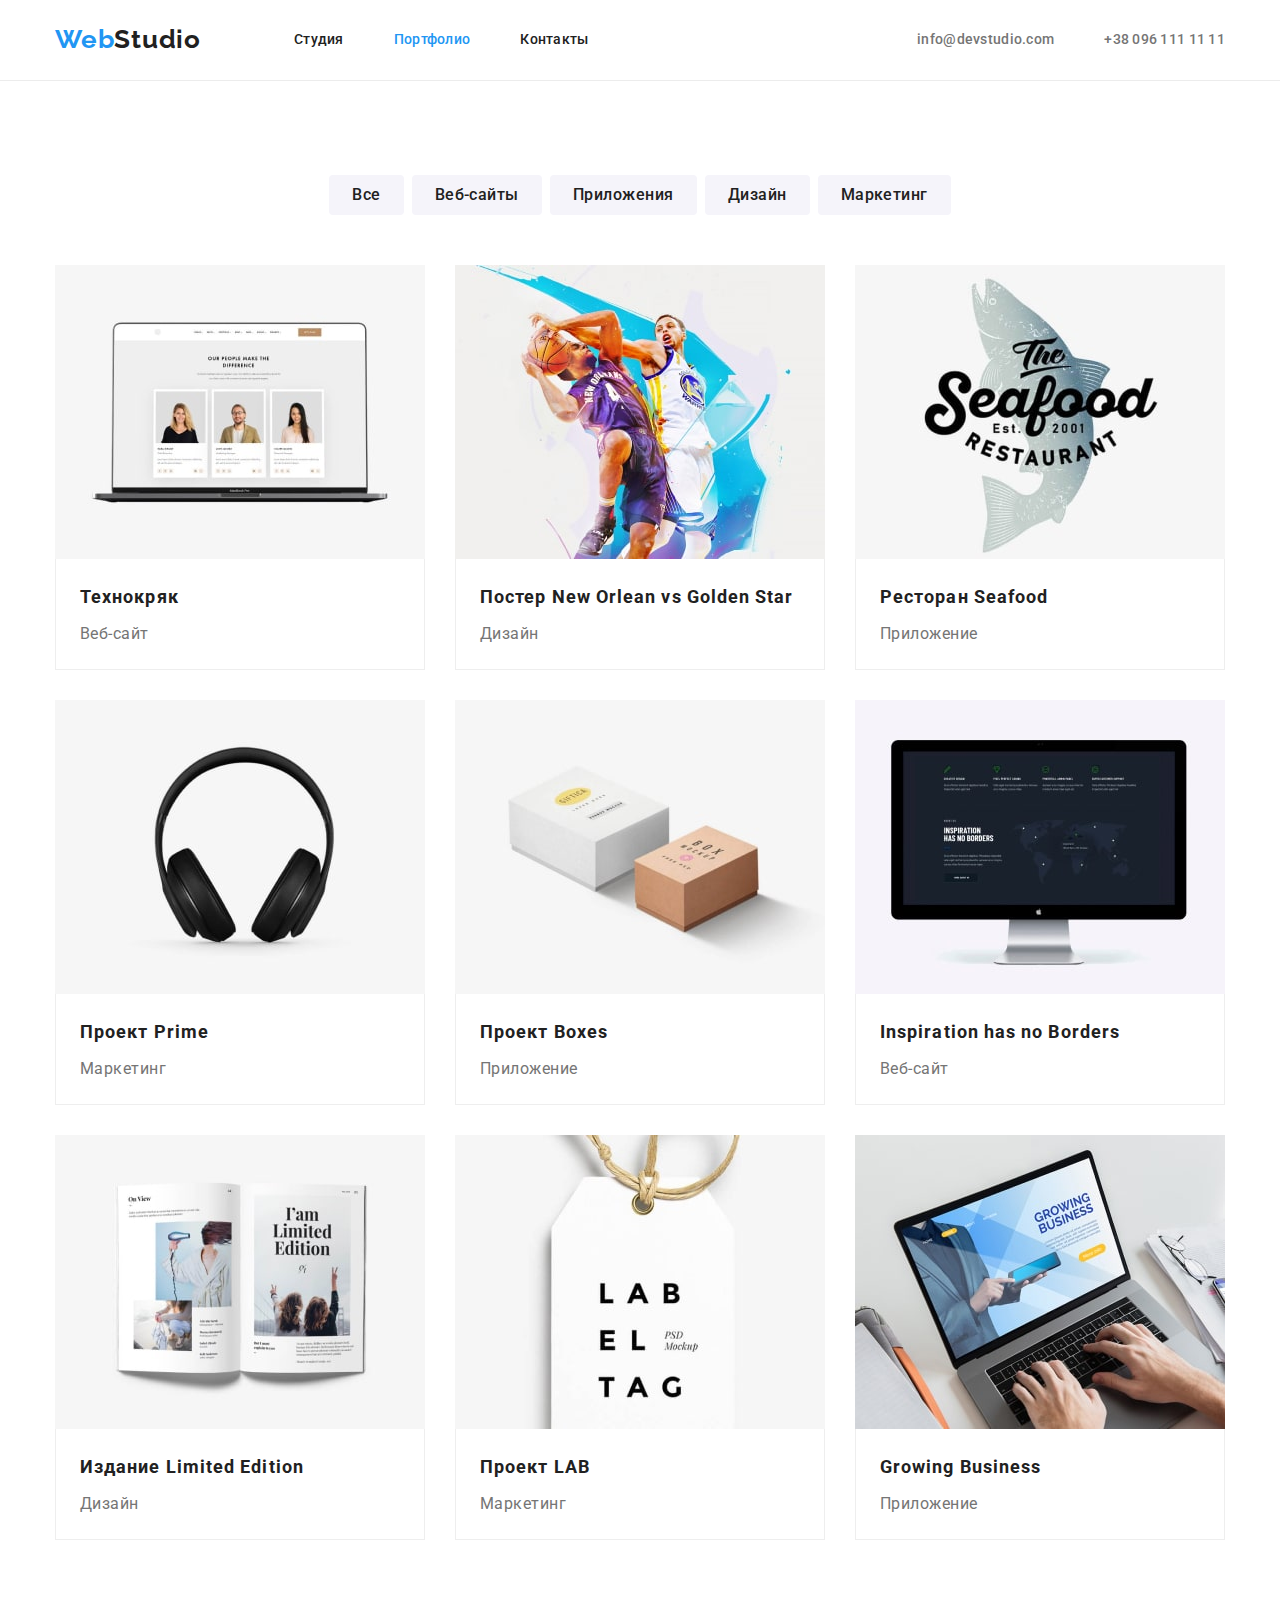
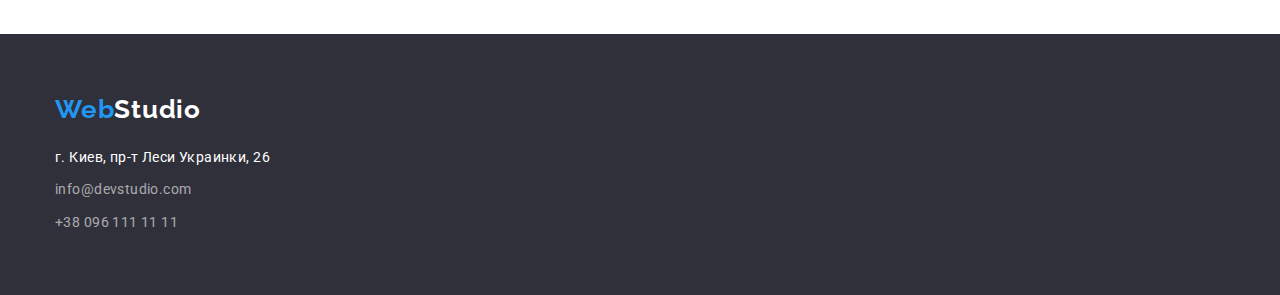
==== portfolio.html @ d37a71d5 "Копировал файлы с ДЗ3" ====
<!DOCTYPE html>
<html lang="ru">
<head>
  <meta charset="UTF-8">
  <meta http-equiv="X-UA-Compatible" content="IE=edge">
  <meta name="viewport" content="width=device-width, initial-scale=1.0">
  <title>Web Studio</title>
  <link rel="preconnect" href="https://fonts.googleapis.com">
  <link rel="preconnect" href="https://fonts.gstatic.com" crossorigin>
  <link href="https://fonts.googleapis.com/css2?family=Raleway:wght@700&family=Roboto:wght@400;500;700;900&display=swap" 
  rel="stylesheet">
  <link rel="stylesheet" href="https://cdnjs.cloudflare.com/ajax/libs/modern-normalize/1.1.0/modern-normalize.min.css">
  <link rel="stylesheet" href="./css/styles.css">
</head>
<body>
  <!-- Шапка профиля -->
  <header class="header"> 
    <div class="container main-nav">
     <nav class="header-nav">
       <a class="logo" href="/" lang="en"> <span class="logo-first">Web</span>Studio</a>
       <ul class="header-list list">
         <li class="header-item"><a href="./index.html" class="header-link">Студия</a></li>
         <li class="header-item"><a href="./portfolio.html" class="header-link curent">Портфолио</a></li>
         <li class="header-item"><a href="" class="header-link">Контакты</a></li>
       </ul>
     </nav>
     <ul class="header-contacts list">
         <li class="header-contacts-item"><a href="mailto:info@devstudio.com" class="contact-link">info@devstudio.com</a></li>
         <li class="header-contacts-item"><a href="tel:+380961111111" class="contact-link">+38 096 111 11 11</a></li>
     </ul>
    </div>
    </header>
  <main>
   <!-- Кнопки проектов -->
   <section class="portfolio section"> 
       <div class="container">
        <h1 class="portfolio-title" hidden>Портфолио</h1>
        <ul class="portfolio-list list">
          <li class="portfolio-item"><button type="button" class="portfolio-btn">Все</button></li>
          <li class="portfolio-item"><button type="button" class="portfolio-btn">Веб-сайты</button></li>
          <li class="portfolio-item"><button type="button" class="portfolio-btn">Приложения</button></li>
          <li class="portfolio-item"><button type="button" class="portfolio-btn">Дизайн</button></li>
          <li class="portfolio-item"><button type="button" class="portfolio-btn">Маркетинг</button> </li>
        </ul>        
   <!-- Наши проекты -->
    <ul class="projects-list list"> 
        <li class="projects-item">
            <a href="">
                <img class="img" src="./imges/technokryak.jpg" alt="Сайт Технокряк">
                <div class="projects-content">
                    <h3 class="projects-title">Технокряк</h3>
                    <p class="projects-text">Веб-сайт</p>
                </div>
            </a>   
        </li>
        <li class="projects-item">
            <a href="">
                <img class="img" src="./imges/posterbasket.jpg" alt="Дизайн Постеров">
                <div class="projects-content">
                    <h3 class="projects-title">Постер <span lang="en">New Orlean vs Golden Star</span></h3>
                    <p class="projects-text">Дизайн</p>
                </div>
            </a>
        </li>
        <li class="projects-item">
            <a href="">
                <img class="img" src="./imges/seefoodrestaurant.jpg" alt="Приложение для ресторана">
                <div class="projects-content">
                    <h3 class="projects-title">Ресторан <span lang="en">Seafood</span></h3>
                    <p class="projects-text">Приложение</p>
                </div>
                
            </a>
        </li>
        <li class="projects-item">
            <a href="">
                <img class="img" src="./imges/project_prime.jpg" alt="Проект Прайм">
                <div class="projects-content">
                    <h3 class="projects-title">Проект <span lang="en">Prime</span></h3>
                    <p class="projects-text">Маркетинг</p>
                </div>
            </a>
        </li>
        <li class="projects-item">
            <a href="">
                <img class="img" src="./imges/project_boxes.jpg" alt="Приложение для упаковки">
                <div class="projects-content">
                    <h3 class="projects-title">Проект <span lang="en">Boxes</span></h3>
                    <p class="projects-text">Приложение</p>
                </div>
            </a>
        </li>
        <li class="projects-item">
            <a href="">
                <img class="img" src="./imges/inspirationhasnoborders.jpg" alt="Сайт Без границ">
                <div class="projects-content">
                    <h3 class="projects-title" lang="en">Inspiration has no Borders</h3>
                    <p class="projects-text">Веб-сайт</p>
                </div>
            </a> 
        </li>
        <li class="projects-item">
            <a href="">
                <img class="img" src="./imges/limitededition.jpg" alt="Дизайн журнала">
                <div class="projects-content">
                    <h3 class="projects-title">Издание <span lang="en">Limited Edition</span></h3>
                    <p class="projects-text">Дизайн</p>
                </div>
            </a>
        </li>
        <li class="projects-item">
            <a href="">
                <img class="img" src="./imges/projectlab.jpg" alt="Проект LAB">
                <div class="projects-content">
                    <h3 class="projects-title">Проект <span lang="en">LAB</span></h3>
                    <p class="projects-text">Маркетинг</p>
                </div>
            </a>
        </li>
        <li class="projects-item">
            <a href="">
                <img class="img" src="./imges/growingbusiness.jpg" alt="приложение для бизнеса">
                <div class="projects-content">
                    <h3 class="projects-title" lang="en">Growing Business</h3>
                    <p class="projects-text">Приложение</p>
                </div>
            </a>
        </li>
    </ul>
   </div>
  </section>
  </main>
  <!-- Подвал -->
  <footer class="footer">
    <div class="container">
      <a class="logo-footer" href="/" lang="en"><span class="logo-first">Web</span>Studio</a>
      <address class="footer-adress">
          <ul class="footer-list list">
              <li class="footer-item"><a href="https://goo.gl/maps/b5EeNN71cbGi42LY8" target="_blank" rel ="noopener noreferrer" class="footer-link-map">г. Киев, пр-т Леси Украинки, 26</a></li>
              <li class="footer-item"><a href="mailto:info@devstudio.com" class="footer-link">info@devstudio.com</a></li>
              <li class="footer-item"><a href="tel:+380961111111" class="footer-link">+38 096 111 11 11</a></li>
          </ul>
      </address>
    </div>
  </footer>
</body>
</html>
---- css/styles.css ----
/* Color */
:root {
    --primare-text-color: #757575;
    --title-text-color: #212121;
    --accent-color: #2196F3;
    --primary-white-color: #FFFFFF;
    --background-first: #FFFFFF;
    --background-second: #2F303A;
    --background-third: #F5F4FA;
    
    }
    
body{
    font-family: Roboto, sans-serif;
    background-color: var(--background-first);
    color: var(--primare-text-color);
}
/* без точек */
.list {
    padding: 0;
    margin: 0;
    list-style: none;

}
/* без подчеркиваний */
a {
    text-decoration: none;
}

/* Единый клас section */
.section {
    padding-bottom: 94px;
    padding-top: 94px;
}

.section.hang {
    padding-bottom: 0;
}

/* Интерактивные елементы лого */
.logo,
.logo-footer {
    display: block;

    color: var(--title-text-color);
    font-family: 'Raleway';
    font-weight: 700;
    font-size: 26px;
    line-height: 1.2;
    letter-spacing: 0.03em;
}
.logo {
    padding-top: 24px;
    padding-bottom: 25px; 
}

.logo-footer {
    color: var(--primary-white-color);
    margin-bottom: 20px;
}

.logo-first {
    color: var(--accent-color);
}

/* Интерактивные елементы ссылки */

.header-link:hover,
.header-link:focus,
.contact-link:hover,
.contact-link:focus {
    color: var(--accent-color);
}

.header-link {
    color: var(--title-text-color);
}

.contact-link {
    color: var(--primare-text-color);
}

.header-link,
.contact-link {
    font-weight: 500;
    font-size: 14px;
    line-height: 1.14;
    letter-spacing: 0.02em;
}

.header-list .header-link.curent {
    color: var(--accent-color); 
}


/* Интерактивные елементы кнопки*/
.hero-btn,
.portfolio-btn {
    color: var(--title-text-color);
    background-color: #F5F4FA;
    cursor: pointer;
    border-radius: 4px;
    display: inline-block;
    text-align: center;
    border: 1px solid transparent;
}
 
.hero-btn:hover,
.hero-btn:focus,
.portfolio-btn:hover,
.portfolio-btn:focus {
    color: var(--primary-white-color);
    background-color: #2196F3;
}

.hero-btn {
    font-weight: 700;
    font-size: 16px;
    line-height: 1.88;
    letter-spacing: 0.06em;
    font-family: inherit;
    padding: 10px 32px;
    position: relative;

    display: flex;
    margin-right: auto;
    margin-left: auto;
    
}

.portfolio-btn {
    font-weight: 500;
    font-size: 16px;
    line-height: 1.62;
    letter-spacing: 0.03em;
    font-family: inherit; 
    padding: 6px 22px;
    min-width: 73px;
}

/* Container */
.container {
    margin-left: auto;
    margin-right: auto;
    width: 1200px;
    padding-left: 15px;
    padding-right: 15px;
}

/*Шапка профиля */

.header {
    border-bottom: 1px solid #ECECEC;
}

.main-nav {
    display: flex;
    align-items: center;
}

.header-nav {
    display: flex;
    align-items: center;
}

.header-list {
    display: flex;
    margin-left: 93px;
}

.header-item:not(:last-child) {
    margin-right: 50px;
}

.header-link {
    display: block;
    padding-top: 32px;
    padding-bottom: 32px; 

}

.header-contacts {
    display: flex;
    margin-left: auto;
}

.contact-link {
    display: block;
    padding-top: 32px;
    padding-bottom: 32px; 
}

.header-contacts-item +.header-contacts-item {
margin-left: 50px;
}

/* Герой */


.hero-title {
    margin-top: 0;
    margin-bottom: 30px;
    color: var(--primary-white-color);
    font-weight: 900;
    font-size: 44px;
    line-height: 1.36;
    text-align: center;
    letter-spacing: 0.06em;
    text-transform: uppercase;
    
}

.hero {
    padding-top: 200px;
    padding-bottom: 200px;

    background-color: #2F303A;
    margin-top: 0;
}

/* Особенности */


.hang-list {
    display: flex;
}

.hang-item {
    width: calc((100% - 90) / 4);
    margin-right: 30px;
}

.hang-item:last-child {
    margin-right: 0;
}

.hang-subtitle {
    margin-top: 0;
    margin-bottom: 10px;
    color: var(--title-text-color);
    font-weight: 700;
    font-size: 14px;
    line-height: 1.14;
    letter-spacing: 0.03em;
    text-transform: uppercase;
}

.hang-text {
    margin-top: 0;
    margin-bottom: 0;
    font-size: 14px;
    line-height: 1.71;
    letter-spacing: 0.03em;
}

/* Чем мы занимаемся - Наша команда*/


.about-list {
    display: flex;
    justify-content: space-between;
}

.about-item {
    width: calc((100% - 60) / 3);
    margin-right: 30px;
}

.about-item:last-child {
    margin-right: 0;
}

.about-title {
    
}

.about-title,
.team-title {
    margin-top: 0;
    margin-bottom: 50px;

    color: var(--title-text-color);
    font-weight: 700;
    font-size: 36px;
    line-height: 1.17;
    text-align: center;
    letter-spacing: 0.03em;
}

.team {
    background-color: var(--background-third);
}

.team-list {
    display: flex;
}

.team-item {
    width: calc((100% - 90) / 4);
    margin-right: 30px;
}

.team-item:last-child {
    margin-right: 0;
}

.team-container-title {
    padding-top: 30px;
    padding-bottom: 30px;
}

.team-after-title,
.team-text {
    margin-top: 0;
    margin-bottom: 0;
}


.team-after-title {
    margin-bottom: 10px;

    color: var(--title-text-color);
    font-weight: 500;
    font-size: 16px;
    line-height: 1.19;
    text-align: center;
    letter-spacing: 0.03em;
}

.team-text {
    font-size: 16px;
    line-height: 1.19;
    text-align: center;
    letter-spacing: 0.03em;
}

/* Footer */
.footer {
    background-color: var(--background-second);
    padding-top: 60px;
    padding-bottom: 60px;
}
.footer-adress {
    font-style: normal;
}

/* интерактивные элементы футер */
.footer-link-map {
    color: var(--primary-white-color);
}
.footer-link {
    color: rgba(255, 255, 255, 0.6);
}

.footer-link-map:hover,
.footer-link-map:focus,
.footer-link:hover,
.footer-link:focus {
    color: var(--accent-color);
}
.footer-link-map,
.footer-link {
font-size: 14px;
line-height: 1.71;
letter-spacing: 0.03em;
}

.footer-item:not(:last-child) {
    margin-bottom: 9px;
}

/* Портфолио */

/* Кнопки проектов */


.portfolio-list {
    display: flex;
    justify-content: center;
    margin-bottom: 50px;
}

.portfolio-item {
    margin-right: 8px;
}


.portfolio-item:last-child {
    margin-right: 0;
}

/* Наши проекты */


.projects-list {
    display: flex;
    flex-wrap: wrap;
}

.projects-item {
    width: calc((100% - 60px) / 3);
    margin-right: 30px;
    margin-bottom: 30px;
}

.projects-item:nth-child(3n) {
    margin-right: 0;
}

.projects-item:nth-last-child(-n+3) {
    margin-bottom: 0;
}

.img {
    display: block;
}



.projects-content {
    padding: 20px 24px;

    border-bottom: 1px solid #EEEEEE;
    border-right: 1px solid #EEEEEE;
    border-left: 1px solid #EEEEEE;
}

.projects-title {
    margin-bottom: 4px;
    margin-top: 0;

    color: var(--title-text-color);
    font-weight: 700;
    font-size: 18px;
    line-height: 2;
    letter-spacing: 0.06em;
}

.projects-text {
    margin-top: 0;
    margin-bottom: 0;

    color: var(--primare-text-color);
    font-size: 16px;
    line-height: 1.88;
    letter-spacing: 0.03em;
}
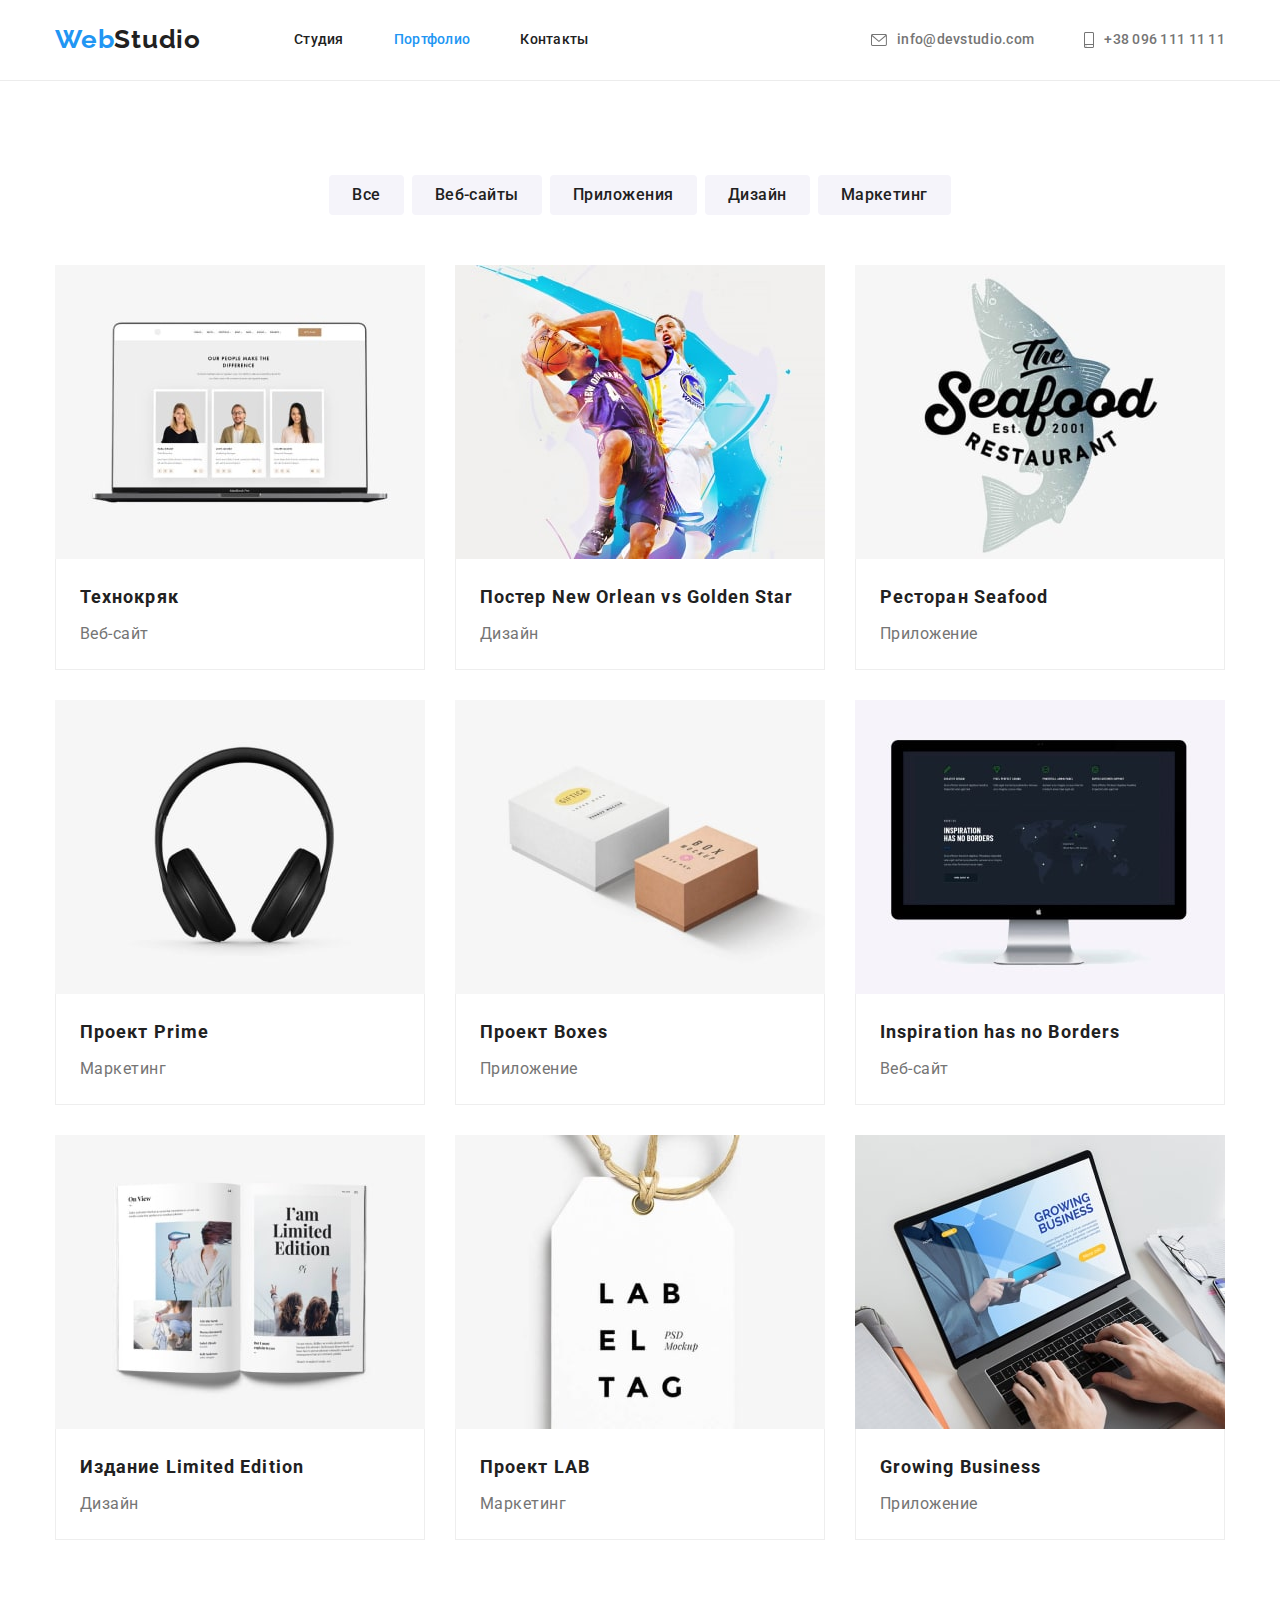
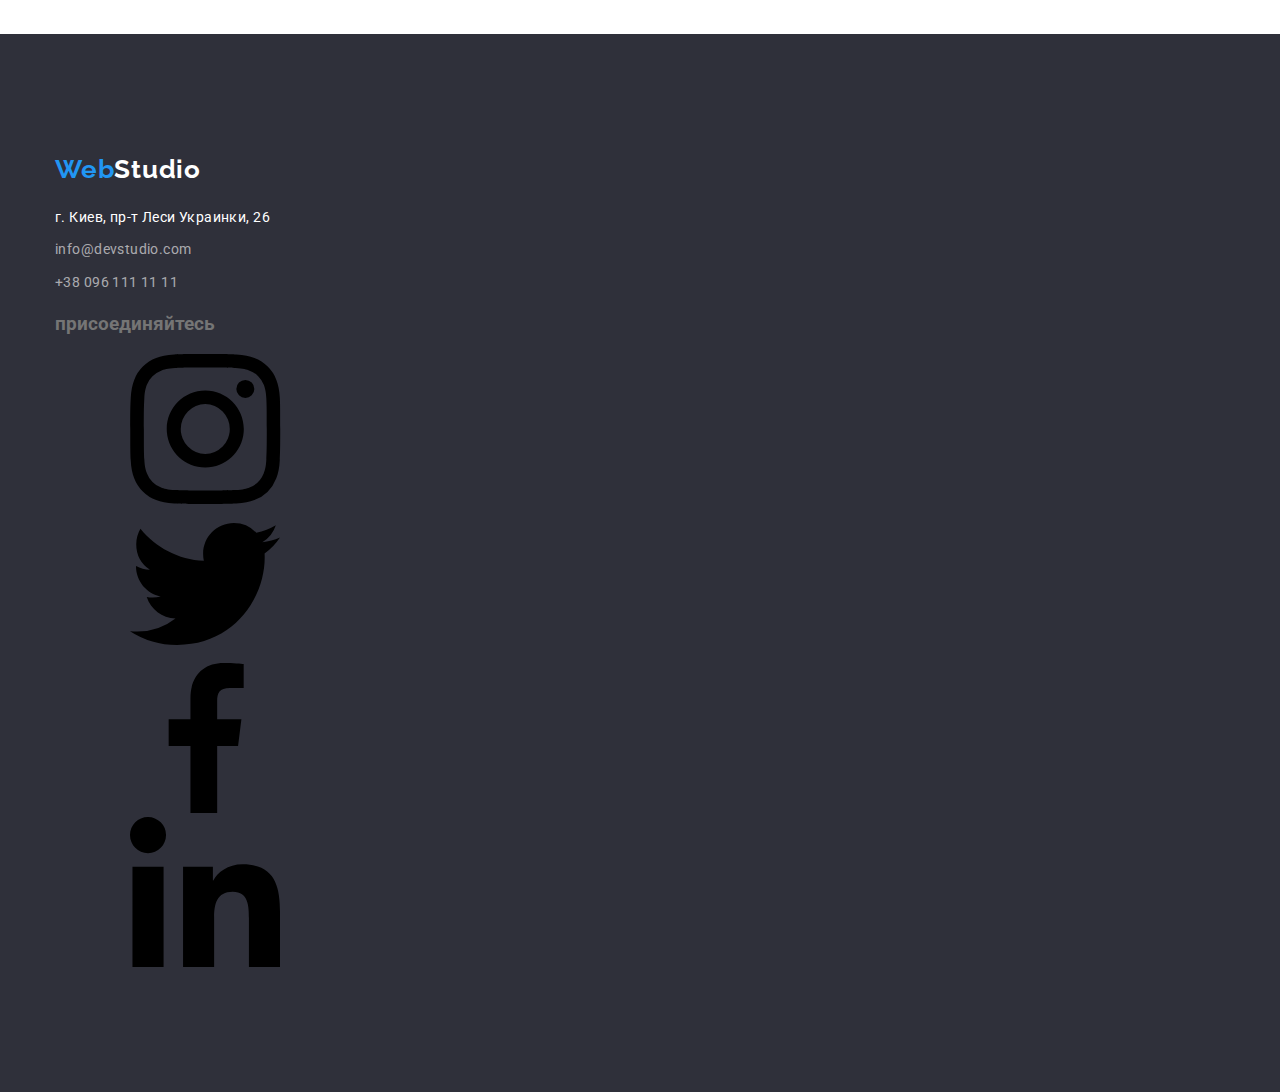
==== commit 5dc1e32b: "добавил информацию в шапку и футер" ====
--- a/portfolio.html
+++ b/portfolio.html
@@ -19,15 +19,23 @@
      <nav class="header-nav">
        <a class="logo" href="/" lang="en"> <span class="logo-first">Web</span>Studio</a>
        <ul class="header-list list">
-         <li class="header-item"><a href="./index.html" class="header-link">Студия</a></li>
+         <li class="header-item"><a href="./index.html" class="header-link ">Студия</a></li>
          <li class="header-item"><a href="./portfolio.html" class="header-link curent">Портфолио</a></li>
          <li class="header-item"><a href="" class="header-link">Контакты</a></li>
        </ul>
      </nav>
      <ul class="header-contacts list">
-         <li class="header-contacts-item"><a href="mailto:info@devstudio.com" class="contact-link">info@devstudio.com</a></li>
-         <li class="header-contacts-item"><a href="tel:+380961111111" class="contact-link">+38 096 111 11 11</a></li>
-     </ul>
+       <li class="header-contacts-item">
+         <a href="mailto:info@devstudio.com" class="contact-link icon-mail">
+         <svg class="header-icon" width="16px" height="12px">
+           <use href="./imges/icon.svg#icon-envelope"></use>
+         </svg> info@devstudio.com</a></li>
+       <li class="header-contacts-item">
+         <a href="tel:+380961111111" class="contact-link icon-tel">
+         <svg class="header-icon" width="10px" height="16px">
+         <use href="./imges/icon.svg#icon-smartphone"></use>
+       </svg> +38 096 111 11 11</a></li>
+   </ul>
     </div>
     </header>
   <main>
@@ -132,8 +140,9 @@
   </main>
   <!-- Подвал -->
   <footer class="footer">
-    <div class="container">
-      <a class="logo-footer" href="/" lang="en"><span class="logo-first">Web</span>Studio</a>
+    <div class="container footer">
+      <div >
+        <a class="logo-footer" href="/" lang="en"><span class="logo-first">Web</span>Studio</a>
       <address class="footer-adress">
           <ul class="footer-list list">
               <li class="footer-item"><a href="https://goo.gl/maps/b5EeNN71cbGi42LY8" target="_blank" rel ="noopener noreferrer" class="footer-link-map">г. Киев, пр-т Леси Украинки, 26</a></li>
@@ -141,6 +150,40 @@
               <li class="footer-item"><a href="tel:+380961111111" class="footer-link">+38 096 111 11 11</a></li>
           </ul>
       </address>
+      </div>
+      <div class="wrapper">
+            <h3 class="footer-title">присоединяйтесь</h3>
+      <ul class="footer-social-list list">
+        <li class="footer-social-item">
+          <a href="" class="footer-social-link" aria-label="Instagram link">
+            <svg class="footer-social-icon" >
+              <use href="./imges/icon.svg#icon-instagram"></use>
+            </svg>
+          </a>
+        </li>
+        <li class="footer-social-item">
+           <a href="" class="footer-social-link" aria-label="Twitter link">
+            <svg class="footer-social-icon">
+              <use href="./imges/icon.svg#icon-twitter"></use>
+            </svg>
+          </a>
+        </li>
+        <li class="footer-social-item">
+          <a href="" class="footer-social-link" aria-label="Facebook link">
+            <svg class="footer-social-icon">
+              <use href="./imges/icon.svg#icon-facebook"></use>
+            </svg>
+          </a>
+        </li>
+        <li class="footer-social-item">
+          <a href="" class="footer-social-link" aria-label="Linkedin link">
+            <svg class="footer-social-icon">
+              <use href="./imges/icon.svg#icon-linkedin"></use>
+            </svg>
+          </a>
+        </li>
+      </ul>
+      </div>
     </div>
   </footer>
 </body>
--- a/css/styles.css
+++ b/css/styles.css
@@ -7,7 +7,7 @@
     --background-first: #FFFFFF;
     --background-second: #2F303A;
     --background-third: #F5F4FA;
-    
+    --color-icon: #AFB1B8;
     }
     
 body{
@@ -182,12 +182,26 @@
 .header-contacts {
     display: flex;
     margin-left: auto;
+
+}
+
+.header-icon {
+    fill: currentColor;
+    margin-right: 10px;
+}
+
+.header-icon:hover {
+    fill: currentColor;
 }
 
 .contact-link {
     display: block;
     padding-top: 32px;
     padding-bottom: 32px; 
+    display: flex;
+    align-items: center;
+    justify-content: center;
+    fill: currentColor;
 }
 
 .header-contacts-item +.header-contacts-item {
@@ -216,7 +230,22 @@
 
     background-color: #2F303A;
     margin-top: 0;
-}
+    background-image: linear-gradient(
+        to right,    
+        rgba(47, 48, 58, 0.4),
+        rgba(47, 48, 58, 0.4)
+        ),
+    url(../imges/Img-hero.jpg);
+    max-width: 1600px;
+    height: 600px;
+    margin-left: auto;
+    margin-right: auto;
+    background-repeat: no-repeat;
+    background-position: center;
+    background-size: cover;
+
+}
+
 
 /* Особенности */
 
@@ -226,13 +255,35 @@
 }
 
 .hang-item {
-    width: calc((100% - 90) / 4);
+    width: calc((100%-90)/4);
     margin-right: 30px;
 }
 
 .hang-item:last-child {
     margin-right: 0;
 }
+
+.hang-thumb {
+    padding: 0;
+    border: none;
+    background-color: var(--background-third);
+    height: 120px;
+    width: 270px;
+    border-radius: 4px;
+    margin-bottom: 30px;
+
+    display: flex;
+    align-items: center;
+    justify-content: center;
+    fill: currentColor;
+
+}
+.hang-icon {
+    width: 70px;
+    height: 70px;
+
+}
+
 
 .hang-subtitle {
     margin-top: 0;
@@ -270,12 +321,9 @@
     margin-right: 0;
 }
 
-.about-title {
-    
-}
-
 .about-title,
-.team-title {
+.team-title,
+.cliens-title {
     margin-top: 0;
     margin-bottom: 50px;
 
@@ -293,11 +341,19 @@
 
 .team-list {
     display: flex;
+  
 }
 
 .team-item {
-    width: calc((100% - 90) / 4);
+    width: calc((100%-90)/4);
     margin-right: 30px;
+    box-shadow: 
+     0px 1px 3px rgba(0, 0, 0, 0.12),
+     0px 1px 1px rgba(0, 0, 0, 0.14), 
+     0px 2px 1px rgba(0, 0, 0, 0.2);
+     border-radius: 0px 0px 4px 4px;
+     background-color: var(--background-first);
+
 }
 
 .team-item:last-child {
@@ -334,6 +390,115 @@
     letter-spacing: 0.03em;
 }
 
+.team-social-list {
+    display: flex;
+    padding: 0;
+    border: none;
+    margin-top: 16px;
+    margin-bottom: 30px;
+    list-style: none;
+    flex-wrap: wrap;
+    justify-content: center;
+}
+
+
+.team-social-item {
+    margin-top: 16px;
+    margin-right: 10px;
+   
+}
+.team-social-item:last-child {
+    margin-right: 0;
+}
+/* .team-social-item {
+    width: calc((100%-30px)/4);
+    margin-top: 16px;
+    margin-right: 10px;
+    margin-bottom: 30px;
+    display: flex;
+    align-items: center;
+    justify-content: center;
+}
+.team-social-item:last-child {
+    margin-right: 0;
+}  */
+
+.team-social-link {
+    width: 44px;
+    height: 44px;
+    display: flex;
+    align-items: center;
+    justify-content: center;
+    border-radius: 50%;
+    color: var(--color-icon);
+    background-color: var(--background-first);
+}
+.team-social-link:hover {
+    background-color: var(--accent-color);
+    color: var(--primary-white-color);
+}
+
+.team-social-icon {
+    width: 20px;
+    height: 20px;
+
+    fill: currentColor;
+}
+
+.team-social-icon:hover {
+    fill: currentColor;
+}
+
+
+/* Наши клиенты */
+
+.cliens-list {
+    display: flex;
+    padding: 0;
+    border: none;
+    list-style: none;
+    justify-content: center;
+}
+
+.cliens-item {
+    width: calc((100%-150)/6);
+    margin-right: 30px;
+
+    
+
+}
+
+.cliens-item:last-child {
+    margin-right: 0;
+}
+
+.cliens-link {
+    width: 170px;
+    height: 92px;
+    display: flex;
+    align-items: center;
+    justify-content: center;
+    color: var(--color-icon);
+    border: 1px solid #AFB1B8;
+    box-sizing: border-box;
+    border-radius: 4px;
+    
+}
+
+.cliens-link:hover {
+    color: var(--accent-color);
+    border:  1px solid var(--accent-color);
+}
+
+.cliens-icon {
+    width: 106px;
+    height: 60px;
+
+    fill: currentColor;
+}
+
+
+
 /* Footer */
 .footer {
     background-color: var(--background-second);
@@ -403,6 +568,7 @@
     margin-bottom: 30px;
 }
 
+
 .projects-item:nth-child(3n) {
     margin-right: 0;
 }
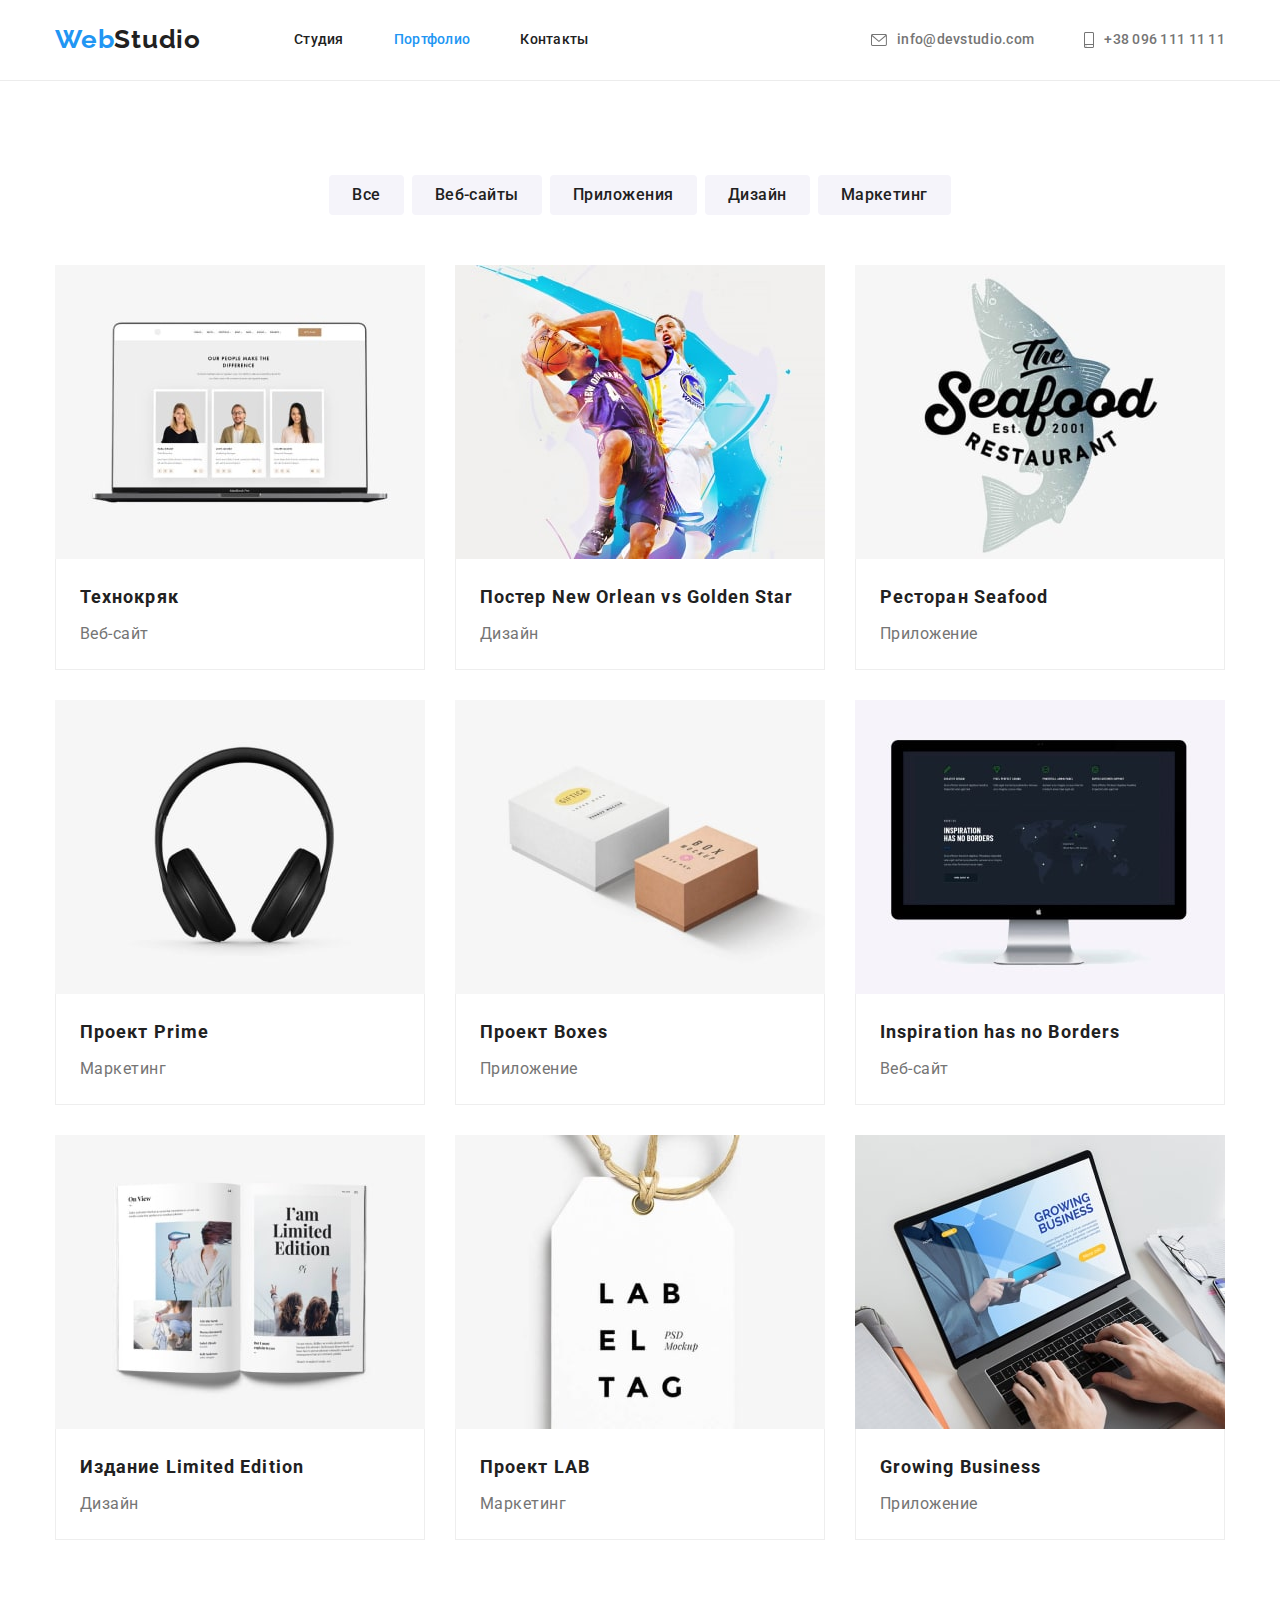
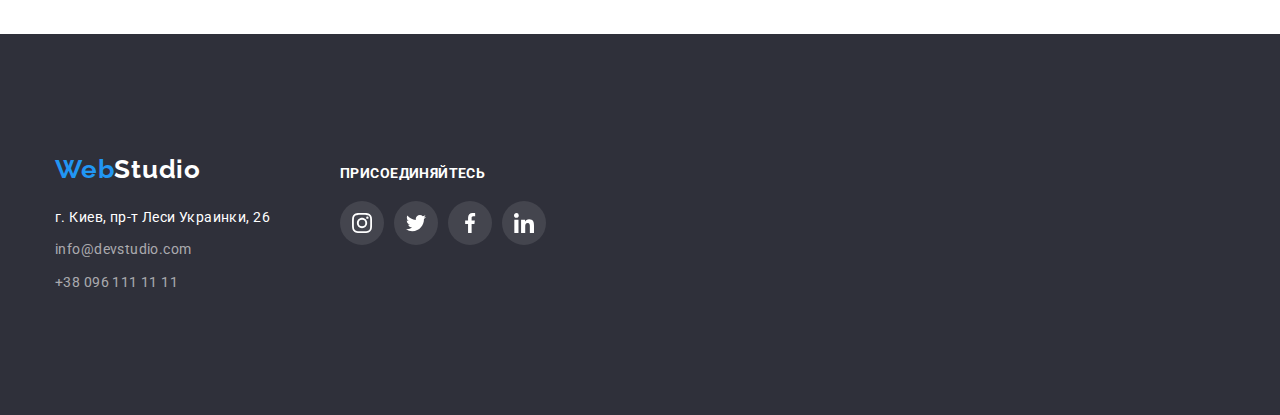
==== commit 7327a15e: "Отредактировал по коментариям ментора" ====
--- a/portfolio.html
+++ b/portfolio.html
@@ -53,7 +53,7 @@
    <!-- Наши проекты -->
     <ul class="projects-list list"> 
         <li class="projects-item">
-            <a href="">
+            <a href="" class="projects-link">
                 <img class="img" src="./imges/technokryak.jpg" alt="Сайт Технокряк">
                 <div class="projects-content">
                     <h3 class="projects-title">Технокряк</h3>
@@ -62,7 +62,7 @@
             </a>   
         </li>
         <li class="projects-item">
-            <a href="">
+            <a href="" class="projects-link">
                 <img class="img" src="./imges/posterbasket.jpg" alt="Дизайн Постеров">
                 <div class="projects-content">
                     <h3 class="projects-title">Постер <span lang="en">New Orlean vs Golden Star</span></h3>
@@ -71,7 +71,7 @@
             </a>
         </li>
         <li class="projects-item">
-            <a href="">
+            <a href="" class="projects-link">
                 <img class="img" src="./imges/seefoodrestaurant.jpg" alt="Приложение для ресторана">
                 <div class="projects-content">
                     <h3 class="projects-title">Ресторан <span lang="en">Seafood</span></h3>
@@ -81,7 +81,7 @@
             </a>
         </li>
         <li class="projects-item">
-            <a href="">
+            <a href="" class="projects-link">
                 <img class="img" src="./imges/project_prime.jpg" alt="Проект Прайм">
                 <div class="projects-content">
                     <h3 class="projects-title">Проект <span lang="en">Prime</span></h3>
@@ -90,7 +90,7 @@
             </a>
         </li>
         <li class="projects-item">
-            <a href="">
+            <a href="" class="projects-link">
                 <img class="img" src="./imges/project_boxes.jpg" alt="Приложение для упаковки">
                 <div class="projects-content">
                     <h3 class="projects-title">Проект <span lang="en">Boxes</span></h3>
@@ -99,7 +99,7 @@
             </a>
         </li>
         <li class="projects-item">
-            <a href="">
+            <a href="" class="projects-link">
                 <img class="img" src="./imges/inspirationhasnoborders.jpg" alt="Сайт Без границ">
                 <div class="projects-content">
                     <h3 class="projects-title" lang="en">Inspiration has no Borders</h3>
@@ -108,7 +108,7 @@
             </a> 
         </li>
         <li class="projects-item">
-            <a href="">
+            <a href="" class="projects-link">
                 <img class="img" src="./imges/limitededition.jpg" alt="Дизайн журнала">
                 <div class="projects-content">
                     <h3 class="projects-title">Издание <span lang="en">Limited Edition</span></h3>
@@ -117,7 +117,7 @@
             </a>
         </li>
         <li class="projects-item">
-            <a href="">
+            <a href="" class="projects-link">
                 <img class="img" src="./imges/projectlab.jpg" alt="Проект LAB">
                 <div class="projects-content">
                     <h3 class="projects-title">Проект <span lang="en">LAB</span></h3>
@@ -126,7 +126,7 @@
             </a>
         </li>
         <li class="projects-item">
-            <a href="">
+            <a href="" class="projects-link">
                 <img class="img" src="./imges/growingbusiness.jpg" alt="приложение для бизнеса">
                 <div class="projects-content">
                     <h3 class="projects-title" lang="en">Growing Business</h3>
--- a/css/styles.css
+++ b/css/styles.css
@@ -111,6 +111,10 @@
 .portfolio-btn:focus {
     color: var(--primary-white-color);
     background-color: #2196F3;
+    box-shadow: 
+    0px 3px 1px rgba(0, 0, 0, 0.1), 
+    0px 1px 2px rgba(0, 0, 0, 0.08), 
+    0px 2px 2px rgba(0, 0, 0, 0.12);
 }
 
 .hero-btn {
@@ -190,7 +194,8 @@
     margin-right: 10px;
 }
 
-.header-icon:hover {
+.header-icon:hover,
+.header-icon:focus {
     fill: currentColor;
 }
 
@@ -275,7 +280,7 @@
     display: flex;
     align-items: center;
     justify-content: center;
-    fill: currentColor;
+    fill: var(--title-text-color);
 
 }
 .hang-icon {
@@ -388,14 +393,13 @@
     line-height: 1.19;
     text-align: center;
     letter-spacing: 0.03em;
+    margin-bottom: 16px;
 }
 
 .team-social-list {
     display: flex;
     padding: 0;
     border: none;
-    margin-top: 16px;
-    margin-bottom: 30px;
     list-style: none;
     flex-wrap: wrap;
     justify-content: center;
@@ -403,25 +407,12 @@
 
 
 .team-social-item {
-    margin-top: 16px;
     margin-right: 10px;
    
 }
 .team-social-item:last-child {
     margin-right: 0;
 }
-/* .team-social-item {
-    width: calc((100%-30px)/4);
-    margin-top: 16px;
-    margin-right: 10px;
-    margin-bottom: 30px;
-    display: flex;
-    align-items: center;
-    justify-content: center;
-}
-.team-social-item:last-child {
-    margin-right: 0;
-}  */
 
 .team-social-link {
     width: 44px;
@@ -433,7 +424,8 @@
     color: var(--color-icon);
     background-color: var(--background-first);
 }
-.team-social-link:hover {
+.team-social-link:hover,
+.team-social-link:focus {
     background-color: var(--accent-color);
     color: var(--primary-white-color);
 }
@@ -445,7 +437,8 @@
     fill: currentColor;
 }
 
-.team-social-icon:hover {
+.team-social-icon:hover,
+.team-social-icon:focus {
     fill: currentColor;
 }
 
@@ -485,7 +478,8 @@
     
 }
 
-.cliens-link:hover {
+.cliens-link:hover,
+.cliens-link:focus {
     color: var(--accent-color);
     border:  1px solid var(--accent-color);
 }
@@ -534,6 +528,74 @@
     margin-bottom: 9px;
 }
 
+.footer .container {
+    display: flex;
+    align-items: baseline;
+}
+.wrapper {
+    margin-left: 70px;
+}
+
+.footer-title {
+    padding: 0;
+    margin: 0;
+    color: var(--primary-white-color);
+    font-family: 'Roboto';
+    font-weight: 700;
+    font-size: 14px;
+    line-height: 16px;
+    letter-spacing: 0.03em;
+    text-transform: uppercase;
+    
+}
+
+.footer-social-list {
+    display: flex;
+    padding: 0;
+    border: none;
+    margin-top: 20px;
+    list-style: none;
+    flex-wrap: wrap;
+    justify-content: center;
+}
+
+
+.footer-social-item {
+    margin-right: 10px;
+   
+}
+.footer-social-item:last-child {
+    margin-right: 0;
+}
+
+.footer-social-link {
+    width: 44px;
+    height: 44px;
+    display: flex;
+    align-items: center;
+    justify-content: center;
+    border-radius: 50%;
+    color: var(--primary-white-color);
+    background-color: rgba(255, 255, 255, 0.1);
+}
+.footer-social-link:hover,
+.footer-social-link:focus {
+    background-color: var(--accent-color);
+    color: var(--primary-white-color);
+}
+
+.footer-social-icon {
+    width: 20px;
+    height: 20px;
+
+    fill: currentColor;
+}
+
+.footer-social-icon:hover,
+.footer-social-icon:focus {
+    fill: currentColor;
+}
+
 /* Портфолио */
 
 /* Кнопки проектов */
@@ -568,6 +630,17 @@
     margin-bottom: 30px;
 }
 
+.projects-link {
+    display: block;
+}
+
+.projects-link:hover,
+.projects-link:focus {
+    box-shadow: 
+    0px 1px 1px rgba(0, 0, 0, 0.12),
+    0px 4px 4px rgba(0, 0, 0, 0.06), 
+    1px 4px 6px rgba(0, 0, 0, 0.16);
+}
 
 .projects-item:nth-child(3n) {
     margin-right: 0;
